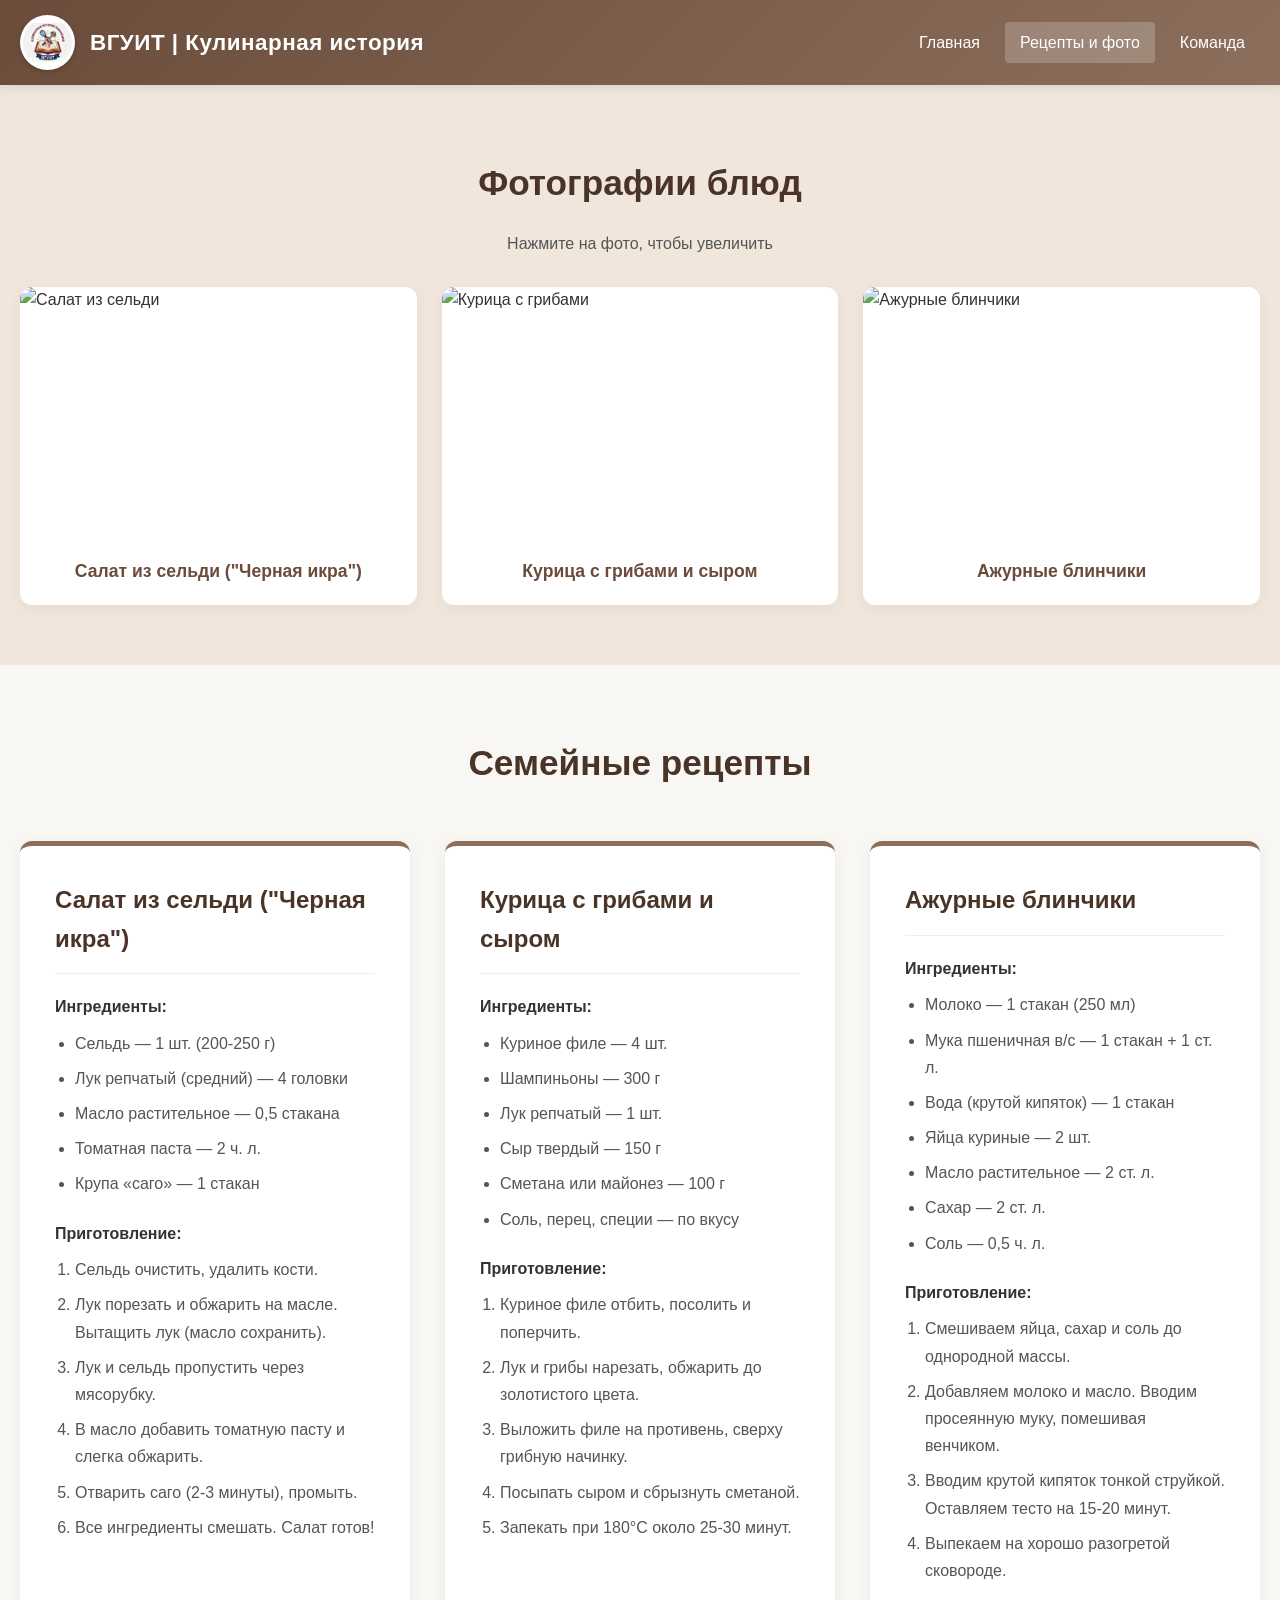
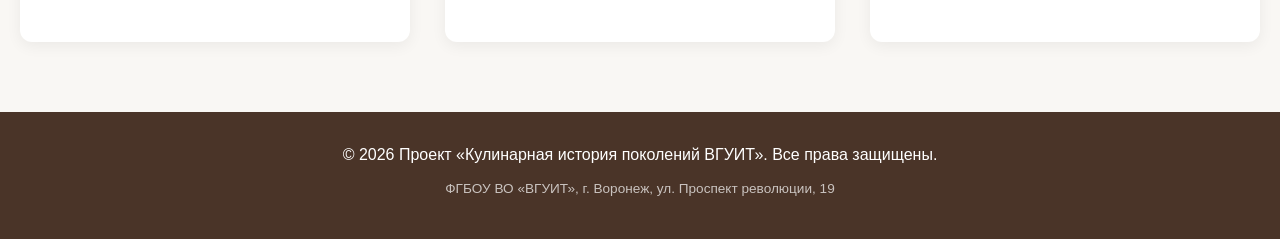
==== recipes.html @ b9cc7545 "Add files via upload" ====
<!DOCTYPE html>
<html lang="ru">
<head>
    <meta charset="UTF-8">
    <meta name="viewport" content="width=device-width, initial-scale=1.0">
    <title>Рецепты - Кулинарная история поколений ВГУИТ</title>
    <link rel="stylesheet" href="style.css">
</head>
<body>
    <header class="header">
        <div class="container">
            <a href="index.html" class="logo-container">
                <img src="logo.png" alt="Логотип ВГУИТ" class="logo-img">
                <h1 class="logo">ВГУИТ | Кулинарная история</h1>
            </a>
            <nav class="nav">
                <a href="index.html" class="nav-link">Главная</a>
                <a href="recipes.html" class="nav-link active">Рецепты и фото</a>
                <a href="team.html" class="nav-link">Команда</a>
            </nav>
        </div>
    </header>

    <main>
        <section class="section" style="background-color: #f0e6dc; padding-bottom: 20px;">
            <div class="container">
                <h2 class="section-title">Фотографии блюд</h2>
                <p style="text-align: center; color: #555; margin-top: -30px; margin-bottom: 30px;">Нажмите на фото, чтобы увеличить</p>
                <div class="photo-grid">
                    <div class="photo-card" onclick="openModal(this)">
                        <img src="https://images.unsplash.com/photo-1546069901-ba9599a7e63c?ixlib=rb-4.0.3&auto=format&fit=crop&w=800&q=80" alt="Салат из сельди">
                        <p>Салат из сельди ("Черная икра")</p>
                    </div>
                    <div class="photo-card" onclick="openModal(this)">
                        <img src="https://images.unsplash.com/photo-1604908176997-125f25cc6f3d?ixlib=rb-4.0.3&auto=format&fit=crop&w=800&q=80" alt="Курица с грибами">
                        <p>Курица с грибами и сыром</p>
                    </div>
                    <div class="photo-card" onclick="openModal(this)">
                        <img src="https://images.unsplash.com/photo-1587314168485-3236d6710814?ixlib=rb-4.0.3&auto=format&fit=crop&w=800&q=80" alt="Ажурные блинчики">
                        <p>Ажурные блинчики</p>
                    </div>
                </div>
            </div>
        </section>

        <section class="section">
            <div class="container">
                <h2 class="section-title">Семейные рецепты</h2>
                <div class="recipe-grid">
                    <!-- Рецепт 1 -->
                    <article class="recipe-card">
                        <h3>Салат из сельди ("Черная икра")</h3>
                        <p><strong>Ингредиенты:</strong></p>
                        <ul>
                            <li>Сельдь — 1 шт. (200-250 г)</li>
                            <li>Лук репчатый (средний) — 4 головки</li>
                            <li>Масло растительное — 0,5 стакана</li>
                            <li>Томатная паста — 2 ч. л.</li>
                            <li>Крупа «саго» — 1 стакан</li>
                        </ul>
                        <p><strong>Приготовление:</strong></p>
                        <ol>
                            <li>Сельдь очистить, удалить кости.</li>
                            <li>Лук порезать и обжарить на масле. Вытащить лук (масло сохранить).</li>
                            <li>Лук и сельдь пропустить через мясорубку.</li>
                            <li>В масло добавить томатную пасту и слегка обжарить.</li>
                            <li>Отварить саго (2-3 минуты), промыть.</li>
                            <li>Все ингредиенты смешать. Салат готов!</li>
                        </ol>
                    </article>

                    <!-- Рецепт 2 -->
                    <article class="recipe-card">
                        <h3>Курица с грибами и сыром</h3>
                        <p><strong>Ингредиенты:</strong></p>
                        <ul>
                            <li>Куриное филе — 4 шт.</li>
                            <li>Шампиньоны — 300 г</li>
                            <li>Лук репчатый — 1 шт.</li>
                            <li>Сыр твердый — 150 г</li>
                            <li>Сметана или майонез — 100 г</li>
                            <li>Соль, перец, специи — по вкусу</li>
                        </ul>
                        <p><strong>Приготовление:</strong></p>
                        <ol>
                            <li>Куриное филе отбить, посолить и поперчить.</li>
                            <li>Лук и грибы нарезать, обжарить до золотистого цвета.</li>
                            <li>Выложить филе на противень, сверху грибную начинку.</li>
                            <li>Посыпать сыром и сбрызнуть сметаной.</li>
                            <li>Запекать при 180°C около 25-30 минут.</li>
                        </ol>
                    </article>

                    <!-- Рецепт 3 -->
                    <article class="recipe-card">
                        <h3>Ажурные блинчики</h3>
                        <p><strong>Ингредиенты:</strong></p>
                        <ul>
                            <li>Молоко — 1 стакан (250 мл)</li>
                            <li>Мука пшеничная в/с — 1 стакан + 1 ст. л.</li>
                            <li>Вода (крутой кипяток) — 1 стакан</li>
                            <li>Яйца куриные — 2 шт.</li>
                            <li>Масло растительное — 2 ст. л.</li>
                            <li>Сахар — 2 ст. л.</li>
                            <li>Соль — 0,5 ч. л.</li>
                        </ul>
                        <p><strong>Приготовление:</strong></p>
                        <ol>
                            <li>Смешиваем яйца, сахар и соль до однородной массы.</li>
                            <li>Добавляем молоко и масло. Вводим просеянную муку, помешивая венчиком.</li>
                            <li>Вводим крутой кипяток тонкой струйкой. Оставляем тесто на 15-20 минут.</li>
                            <li>Выпекаем на хорошо разогретой сковороде.</li>
                        </ol>
                    </article>
                </div>
            </div>
        </section>
    </main>

    <footer class="footer">
        <div class="container">
            <p>&copy; 2026 Проект «Кулинарная история поколений ВГУИТ». Все права защищены.</p>
            <p class="footer-small">ФГБОУ ВО «ВГУИТ», г. Воронеж, ул. Проспект революции, 19</p>
        </div>
    </footer>

    <!-- Модальное окно -->
    <div id="imageModal" class="modal">
        <span class="modal-close" onclick="closeModal()">&times;</span>
        <img class="modal-content" id="modalImg">
    </div>

    <button id="scrollTopBtn" title="Наверх">↑</button>

    <script>
        // Скрипт для модального окна (увеличение фото)
        function openModal(element) {
            let imgSrc = element.querySelector('img').src;
            document.getElementById("modalImg").src = imgSrc;
            document.getElementById("imageModal").style.display = "block";
        }
        function closeModal() {
            document.getElementById("imageModal").style.display = "none";
        }

        // Кнопка Наверх
        let mybutton = document.getElementById("scrollTopBtn");
        window.onscroll = function() { scrollFunction() };
        function scrollFunction() {
            if (document.body.scrollTop > 300 || document.documentElement.scrollTop > 300) {
                mybutton.style.display = "block";
            } else {
                mybutton.style.display = "none";
            }
        }
        mybutton.onclick = function() {
            window.scrollTo({top: 0, behavior: 'smooth'});
        }
    </script>
</body>
</html>
---- style.css ----
/* Сброс стилей */
* { margin: 0; padding: 0; box-sizing: border-box; }
body { font-family: 'Segoe UI', Tahoma, Arial, sans-serif; line-height: 1.6; color: #333; background-color: #f9f7f4; }
img { max-width: 100%; height: auto; display: block; }
.container { max-width: 1280px; margin: 0 auto; padding: 0 20px; width: 100%; }

/* Шапка */
.header { background: linear-gradient(135deg, #6b4c3b 0%, #8b6f5c 100%); color: #fff; padding: 15px 0; position: sticky; top: 0; z-index: 100; box-shadow: 0 2px 10px rgba(0,0,0,0.1); }
.header .container { display: flex; justify-content: space-between; align-items: center; flex-wrap: wrap; gap: 10px; }

.logo-container { display: flex; align-items: center; gap: 15px; text-decoration: none; color: #fff; }
.logo-img { width: 55px; height: 55px; object-fit: contain; background-color: #fff; border-radius: 50%; padding: 3px; box-shadow: 0 2px 5px rgba(0,0,0,0.2); }
.logo { font-size: 1.4rem; font-weight: 700; letter-spacing: 0.5px; margin: 0; }

/* Меню */
.nav { display: flex; gap: 10px; flex-wrap: wrap; }
.nav-link { color: #fff; text-decoration: none; padding: 8px 15px; border-radius: 4px; font-weight: 500; transition: 0.3s; }
.nav-link:hover, .nav-link.active { background: rgba(255,255,255,0.2); }

/* Баннеры */
.hero { background: linear-gradient(135deg, #f0e6dc 0%, #e8d9c8 100%); padding: 80px 0; text-align: center; }
.hero h1 { font-size: 2.5rem; margin-bottom: 20px; color: #4a3428; }
.hero-text { font-size: 1.2rem; max-width: 900px; margin: 0 auto 30px; color: #555; }

/* Секции */
.section { padding: 70px 0; }
.section-title { text-align: center; font-size: 2.2rem; margin-bottom: 50px; color: #4a3428; }

/* Кнопки */
.btn { display: inline-block; padding: 12px 30px; background: #6b4c3b; color: #fff; text-decoration: none; border-radius: 6px; font-weight: 600; border: 2px solid #6b4c3b; transition: 0.3s; cursor: pointer; }
.btn:hover { background: #8b6f5c; border-color: #8b6f5c; transform: translateY(-2px); box-shadow: 0 4px 12px rgba(0,0,0,0.2); }

/* Карточки "О проекте" */
.about-grid { display: grid; grid-template-columns: 1fr 1fr; gap: 30px; }
.about-card { background: #fff; padding: 35px; border-radius: 12px; box-shadow: 0 4px 15px rgba(0,0,0,0.05); border-top: 4px solid #8b6f5c; }
.about-card h3 { color: #6b4c3b; margin-bottom: 15px; font-size: 1.4rem; }

/* Галерея */
.photo-grid { display: grid; grid-template-columns: repeat(auto-fit, minmax(280px, 1fr)); gap: 25px; margin-bottom: 40px; }
.photo-card { background: #fff; border-radius: 12px; overflow: hidden; box-shadow: 0 4px 15px rgba(0,0,0,0.05); cursor: pointer; }
.photo-card img { width: 100%; height: 250px; object-fit: cover; transition: transform 0.3s; }
.photo-card:hover img { transform: scale(1.05); }
.photo-card p { padding: 20px; text-align: center; font-weight: 600; color: #6b4c3b; font-size: 1.1rem; }

/* Рецепты */
.recipe-grid { display: grid; grid-template-columns: repeat(auto-fit, minmax(380px, 1fr)); gap: 35px; }
.recipe-card { background: #fff; padding: 35px; border-radius: 12px; box-shadow: 0 4px 15px rgba(0,0,0,0.06); border-top: 5px solid #8b6f5c; transition: transform 0.3s ease, box-shadow 0.3s ease; display: flex; flex-direction: column; }
.recipe-card:hover { transform: translateY(-5px); box-shadow: 0 8px 25px rgba(0,0,0,0.12); }
.recipe-card h3 { color: #4a3428; margin-bottom: 20px; font-size: 1.5rem; border-bottom: 1px solid #eee; padding-bottom: 15px; }
.recipe-card p { margin-bottom: 10px; font-weight: 500; }
.recipe-card ul, .recipe-card ol { margin-left: 20px; margin-bottom: 15px; color: #555; line-height: 1.7; }
.recipe-card li { margin-bottom: 8px; }

/* Команда */
.team-grid { display: grid; grid-template-columns: repeat(auto-fit, minmax(250px, 1fr)); gap: 20px; }
.team-card { background: #fff; padding: 25px; border-radius: 12px; box-shadow: 0 4px 15px rgba(0,0,0,0.05); text-align: center; }
.team-card h4 { color: #4a3428; margin-bottom: 5px; font-size: 1.1rem; }
.team-card p { font-size: 0.9rem; color: #666; margin-bottom: 10px; }
.team-role { font-weight: bold; color: #8b6f5c; font-size: 0.9rem; display: block; margin-bottom: 10px; }
.team-contact { font-size: 0.85rem; color: #0066cc; text-decoration: none; }
.team-lead { grid-column: 1 / -1; max-width: 500px; margin: 0 auto; border: 2px solid #6b4c3b; }

/* Подвал */
.footer { background: #4a3428; color: #fff; padding: 30px 0; text-align: center; margin-top: auto; }
.footer p { margin-bottom: 10px; }
.footer-small { font-size: 0.85rem; opacity: 0.7; }

/* Кнопка Наверх */
#scrollTopBtn {
    display: none; position: fixed; bottom: 30px; right: 30px;
    z-index: 99; font-size: 20px; border: none; outline: none;
    background-color: #6b4c3b; color: white; cursor: pointer;
    padding: 15px; border-radius: 50%; width: 50px; height: 50px;
    box-shadow: 0 4px 10px rgba(0,0,0,0.3); transition: 0.3s;
}
#scrollTopBtn:hover { background-color: #8b6f5c; transform: translateY(-3px); }

/* Модальное окно для фото */
.modal { display: none; position: fixed; z-index: 1000; padding-top: 50px; left: 0; top: 0; width: 100%; height: 100%; overflow: auto; background-color: rgba(0,0,0,0.9); }
.modal-content { margin: auto; display: block; max-width: 90%; max-height: 85vh; border-radius: 8px; }
.modal-close { position: absolute; top: 20px; right: 35px; color: #f1f1f1; font-size: 40px; font-weight: bold; cursor: pointer; transition: 0.3s; }
.modal-close:hover { color: #bbb; }

/* Адаптивность */
@media (max-width: 768px) {
    .header .container { flex-direction: column; text-align: center; }
    .logo-container { justify-content: center; margin-bottom: 10px; }
    .nav { justify-content: center; width: 100%; }
    .hero h1 { font-size: 1.8rem; }
    .about-grid { grid-template-columns: 1fr; }
    .section-title { font-size: 1.8rem; }
    .recipe-grid { grid-template-columns: 1fr; }
    .recipe-card { padding: 25px; }
}
@media (max-width: 480px) {
    .photo-grid, .team-grid { grid-template-columns: 1fr; }
    .hero { padding: 50px 0; }
}
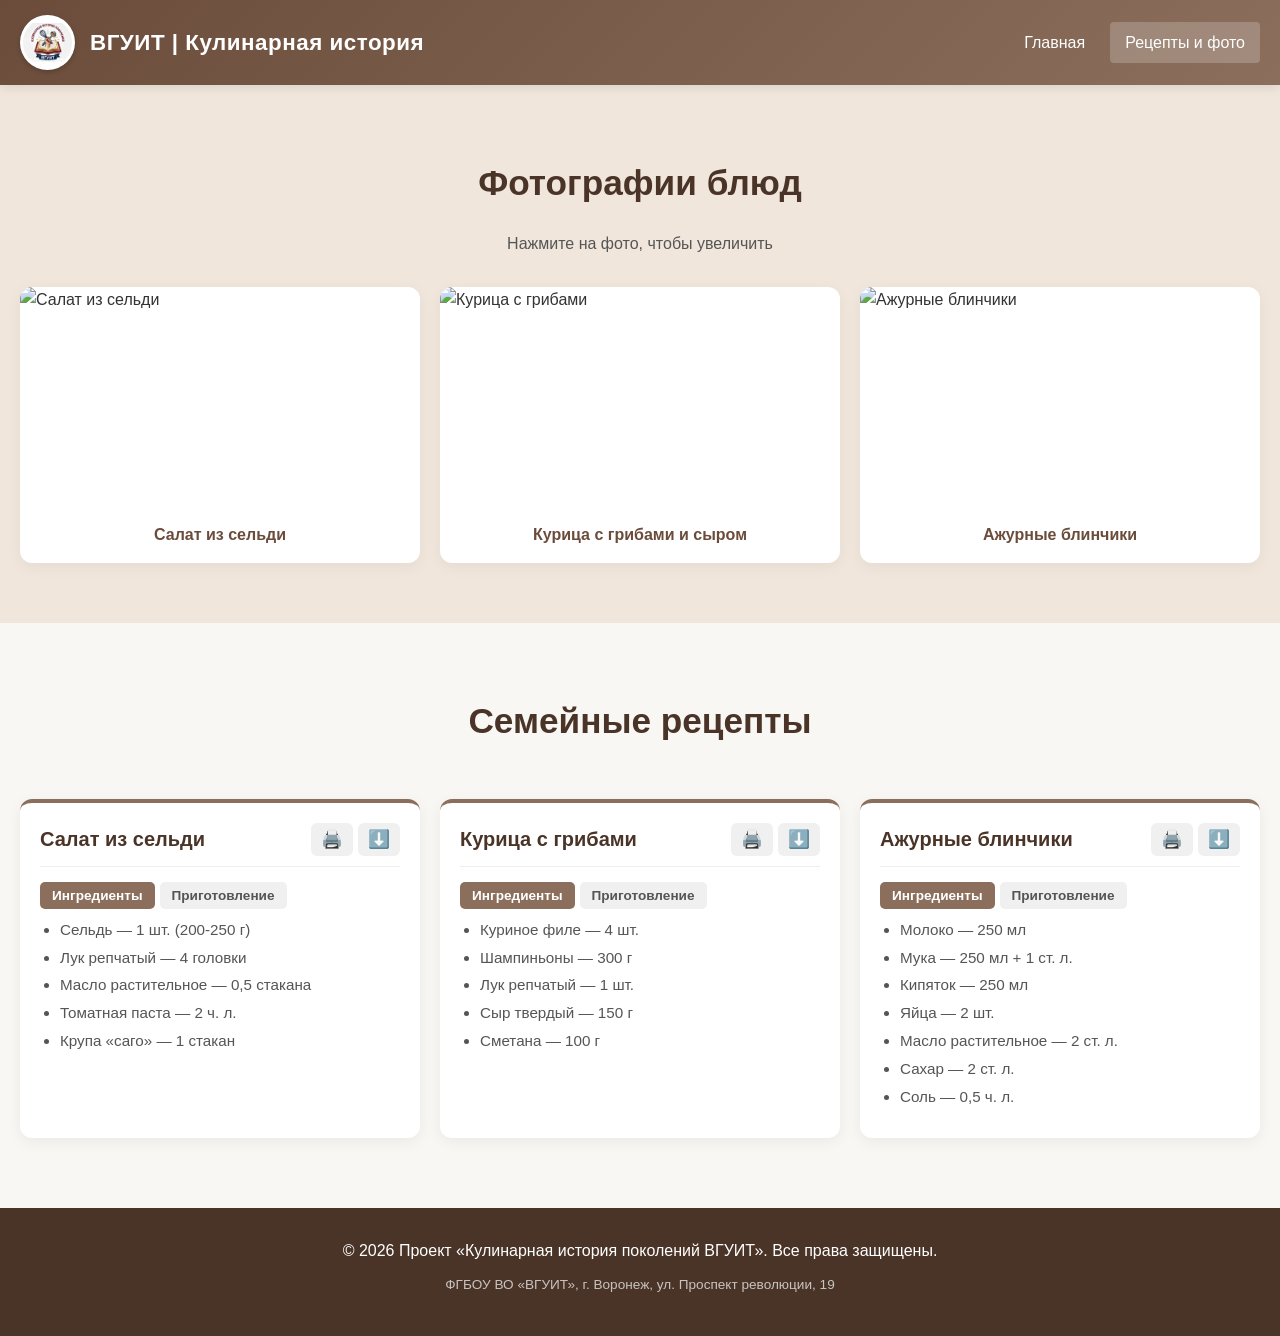
==== commit eeedd7ca: "Add files via upload Обновил дизайн и рецепты" ====
--- a/recipes.html
+++ b/recipes.html
@@ -13,104 +13,142 @@
                 <img src="logo.png" alt="Логотип ВГУИТ" class="logo-img">
                 <h1 class="logo">ВГУИТ | Кулинарная история</h1>
             </a>
-            <nav class="nav">
+            <button class="burger" id="burgerBtn">☰</button>
+            <nav class="nav" id="navMenu">
                 <a href="index.html" class="nav-link">Главная</a>
                 <a href="recipes.html" class="nav-link active">Рецепты и фото</a>
-                <a href="team.html" class="nav-link">Команда</a>
             </nav>
         </div>
     </header>
 
     <main>
-        <section class="section" style="background-color: #f0e6dc; padding-bottom: 20px;">
+        <!-- Фотографии -->
+        <section class="section fade-in" style="background-color: #f0e6dc; padding-bottom: 20px;">
             <div class="container">
                 <h2 class="section-title">Фотографии блюд</h2>
                 <p style="text-align: center; color: #555; margin-top: -30px; margin-bottom: 30px;">Нажмите на фото, чтобы увеличить</p>
                 <div class="photo-grid">
                     <div class="photo-card" onclick="openModal(this)">
-                        <img src="https://images.unsplash.com/photo-1546069901-ba9599a7e63c?ixlib=rb-4.0.3&auto=format&fit=crop&w=800&q=80" alt="Салат из сельди">
-                        <p>Салат из сельди ("Черная икра")</p>
+                        <img src="https://images.unsplash.com/photo-1546069901-ba9599a7e63c?q=80&w=800&auto=format&fit=crop" alt="Салат из сельди">
+                        <p>Салат из сельди</p>
                     </div>
                     <div class="photo-card" onclick="openModal(this)">
-                        <img src="https://images.unsplash.com/photo-1604908176997-125f25cc6f3d?ixlib=rb-4.0.3&auto=format&fit=crop&w=800&q=80" alt="Курица с грибами">
+                        <img src="https://images.unsplash.com/photo-1604908176997-125f25cc6f3d?q=80&w=800&auto=format&fit=crop" alt="Курица с грибами">
                         <p>Курица с грибами и сыром</p>
                     </div>
                     <div class="photo-card" onclick="openModal(this)">
-                        <img src="https://images.unsplash.com/photo-1587314168485-3236d6710814?ixlib=rb-4.0.3&auto=format&fit=crop&w=800&q=80" alt="Ажурные блинчики">
+                        <img src="https://i.ytimg.com/vi/SyrQh5OEyNE/maxresdefault.jpg" alt="Ажурные блинчики">
                         <p>Ажурные блинчики</p>
                     </div>
                 </div>
             </div>
         </section>
 
+        <!-- Рецепты -->
         <section class="section">
             <div class="container">
-                <h2 class="section-title">Семейные рецепты</h2>
+                <h2 class="section-title fade-in">Семейные рецепты</h2>
                 <div class="recipe-grid">
+                    
                     <!-- Рецепт 1 -->
-                    <article class="recipe-card">
-                        <h3>Салат из сельди ("Черная икра")</h3>
-                        <p><strong>Ингредиенты:</strong></p>
-                        <ul>
-                            <li>Сельдь — 1 шт. (200-250 г)</li>
-                            <li>Лук репчатый (средний) — 4 головки</li>
-                            <li>Масло растительное — 0,5 стакана</li>
-                            <li>Томатная паста — 2 ч. л.</li>
-                            <li>Крупа «саго» — 1 стакан</li>
-                        </ul>
-                        <p><strong>Приготовление:</strong></p>
-                        <ol>
-                            <li>Сельдь очистить, удалить кости.</li>
-                            <li>Лук порезать и обжарить на масле. Вытащить лук (масло сохранить).</li>
-                            <li>Лук и сельдь пропустить через мясорубку.</li>
-                            <li>В масло добавить томатную пасту и слегка обжарить.</li>
-                            <li>Отварить саго (2-3 минуты), промыть.</li>
-                            <li>Все ингредиенты смешать. Салат готов!</li>
-                        </ol>
+                    <article class="recipe-card fade-in" id="recipe1">
+                        <div class="recipe-header">
+                            <h3>Салат из сельди</h3>
+                            <div class="recipe-actions">
+                                <button class="action-btn" onclick="printRecipe('recipe1')" title="Распечатать">🖨️</button>
+                                <button class="action-btn" onclick="downloadRecipe('recipe1', 'Салат из сельди')" title="Скачать txt">⬇️</button>
+                            </div>
+                        </div>
+                        <div class="tabs">
+                            <button class="tab-btn active" onclick="openTab(this, 'tab1-1')">Ингредиенты</button>
+                            <button class="tab-btn" onclick="openTab(this, 'tab1-2')">Приготовление</button>
+                        </div>
+                        <div id="tab1-1" class="tab-content active">
+                            <ul>
+                                <li>Сельдь — 1 шт. (200-250 г)</li>
+                                <li>Лук репчатый — 4 головки</li>
+                                <li>Масло растительное — 0,5 стакана</li>
+                                <li>Томатная паста — 2 ч. л.</li>
+                                <li>Крупа «саго» — 1 стакан</li>
+                            </ul>
+                        </div>
+                        <div id="tab1-2" class="tab-content">
+                            <ol>
+                                <li>Сельдь очистить, удалить кости.</li>
+                                <li>Лук порезать и обжарить на масле. Вытащить лук (масло сохранить).</li>
+                                <li>Лук и сельдь пропустить через мясорубку.</li>
+                                <li>В масло добавить томатную пасту и слегка обжарить.</li>
+                                <li>Отварить саго (2-3 минуты), промыть.</li>
+                                <li>Все ингредиенты смешать.</li>
+                            </ol>
+                        </div>
                     </article>
 
                     <!-- Рецепт 2 -->
-                    <article class="recipe-card">
-                        <h3>Курица с грибами и сыром</h3>
-                        <p><strong>Ингредиенты:</strong></p>
-                        <ul>
-                            <li>Куриное филе — 4 шт.</li>
-                            <li>Шампиньоны — 300 г</li>
-                            <li>Лук репчатый — 1 шт.</li>
-                            <li>Сыр твердый — 150 г</li>
-                            <li>Сметана или майонез — 100 г</li>
-                            <li>Соль, перец, специи — по вкусу</li>
-                        </ul>
-                        <p><strong>Приготовление:</strong></p>
-                        <ol>
-                            <li>Куриное филе отбить, посолить и поперчить.</li>
-                            <li>Лук и грибы нарезать, обжарить до золотистого цвета.</li>
-                            <li>Выложить филе на противень, сверху грибную начинку.</li>
-                            <li>Посыпать сыром и сбрызнуть сметаной.</li>
-                            <li>Запекать при 180°C около 25-30 минут.</li>
-                        </ol>
+                    <article class="recipe-card fade-in" id="recipe2">
+                        <div class="recipe-header">
+                            <h3>Курица с грибами</h3>
+                            <div class="recipe-actions">
+                                <button class="action-btn" onclick="printRecipe('recipe2')" title="Распечатать">🖨️</button>
+                                <button class="action-btn" onclick="downloadRecipe('recipe2', 'Курица с грибами')" title="Скачать txt">⬇️</button>
+                            </div>
+                        </div>
+                        <div class="tabs">
+                            <button class="tab-btn active" onclick="openTab(this, 'tab2-1')">Ингредиенты</button>
+                            <button class="tab-btn" onclick="openTab(this, 'tab2-2')">Приготовление</button>
+                        </div>
+                        <div id="tab2-1" class="tab-content active">
+                            <ul>
+                                <li>Куриное филе — 4 шт.</li>
+                                <li>Шампиньоны — 300 г</li>
+                                <li>Лук репчатый — 1 шт.</li>
+                                <li>Сыр твердый — 150 г</li>
+                                <li>Сметана — 100 г</li>
+                            </ul>
+                        </div>
+                        <div id="tab2-2" class="tab-content">
+                            <ol>
+                                <li>Филе отбить, посолить и поперчить.</li>
+                                <li>Лук и грибы нарезать, обжарить.</li>
+                                <li>Выложить филе на противень, сверху грибы.</li>
+                                <li>Посыпать сыром и сбрызнуть сметаной.</li>
+                                <li>Запекать при 180°C 25-30 минут.</li>
+                            </ol>
+                        </div>
                     </article>
 
                     <!-- Рецепт 3 -->
-                    <article class="recipe-card">
-                        <h3>Ажурные блинчики</h3>
-                        <p><strong>Ингредиенты:</strong></p>
-                        <ul>
-                            <li>Молоко — 1 стакан (250 мл)</li>
-                            <li>Мука пшеничная в/с — 1 стакан + 1 ст. л.</li>
-                            <li>Вода (крутой кипяток) — 1 стакан</li>
-                            <li>Яйца куриные — 2 шт.</li>
-                            <li>Масло растительное — 2 ст. л.</li>
-                            <li>Сахар — 2 ст. л.</li>
-                            <li>Соль — 0,5 ч. л.</li>
-                        </ul>
-                        <p><strong>Приготовление:</strong></p>
-                        <ol>
-                            <li>Смешиваем яйца, сахар и соль до однородной массы.</li>
-                            <li>Добавляем молоко и масло. Вводим просеянную муку, помешивая венчиком.</li>
-                            <li>Вводим крутой кипяток тонкой струйкой. Оставляем тесто на 15-20 минут.</li>
-                            <li>Выпекаем на хорошо разогретой сковороде.</li>
-                        </ol>
+                    <article class="recipe-card fade-in" id="recipe3">
+                        <div class="recipe-header">
+                            <h3>Ажурные блинчики</h3>
+                            <div class="recipe-actions">
+                                <button class="action-btn" onclick="printRecipe('recipe3')" title="Распечатать">🖨️</button>
+                                <button class="action-btn" onclick="downloadRecipe('recipe3', 'Ажурные блинчики')" title="Скачать txt">⬇️</button>
+                            </div>
+                        </div>
+                        <div class="tabs">
+                            <button class="tab-btn active" onclick="openTab(this, 'tab3-1')">Ингредиенты</button>
+                            <button class="tab-btn" onclick="openTab(this, 'tab3-2')">Приготовление</button>
+                        </div>
+                        <div id="tab3-1" class="tab-content active">
+                            <ul>
+                                <li>Молоко — 250 мл</li>
+                                <li>Мука — 250 мл + 1 ст. л.</li>
+                                <li>Кипяток — 250 мл</li>
+                                <li>Яйца — 2 шт.</li>
+                                <li>Масло растительное — 2 ст. л.</li>
+                                <li>Сахар — 2 ст. л.</li>
+                                <li>Соль — 0,5 ч. л.</li>
+                            </ul>
+                        </div>
+                        <div id="tab3-2" class="tab-content">
+                            <ol>
+                                <li>Смешать яйца, сахар и соль.</li>
+                                <li>Добавить молоко, масло, муку.</li>
+                                <li>Влить кипяток, помешать, дать постоять 15 мин.</li>
+                                <li>Выпекать на разогретой сковороде.</li>
+                            </ol>
+                        </div>
                     </article>
                 </div>
             </div>
@@ -133,28 +171,103 @@
     <button id="scrollTopBtn" title="Наверх">↑</button>
 
     <script>
-        // Скрипт для модального окна (увеличение фото)
+        // 1. Мобильное меню
+        const burgerBtn = document.getElementById('burgerBtn');
+        const navMenu = document.getElementById('navMenu');
+        if(burgerBtn) {
+            burgerBtn.addEventListener('click', () => { navMenu.classList.toggle('active'); });
+        }
+
+        // 2. Модальное окно фото
         function openModal(element) {
             let imgSrc = element.querySelector('img').src;
             document.getElementById("modalImg").src = imgSrc;
             document.getElementById("imageModal").style.display = "block";
         }
-        function closeModal() {
-            document.getElementById("imageModal").style.display = "none";
-        }
-
-        // Кнопка Наверх
+        function closeModal() { document.getElementById("imageModal").style.display = "none"; }
+
+        // 3. Кнопка Наверх
         let mybutton = document.getElementById("scrollTopBtn");
-        window.onscroll = function() { scrollFunction() };
-        function scrollFunction() {
+        window.onscroll = function() { 
             if (document.body.scrollTop > 300 || document.documentElement.scrollTop > 300) {
                 mybutton.style.display = "block";
             } else {
                 mybutton.style.display = "none";
             }
         }
-        mybutton.onclick = function() {
-            window.scrollTo({top: 0, behavior: 'smooth'});
+        mybutton.onclick = function() { window.scrollTo({top: 0, behavior: 'smooth'}); }
+
+        // 4. Вкладки рецептов
+        function openTab(btn, tabId) {
+            let tabContainer = btn.parentElement.parentElement;
+            let tabs = tabContainer.querySelectorAll('.tab-btn');
+            let contents = tabContainer.querySelectorAll('.tab-content');
+            tabs.forEach(t => t.classList.remove('active'));
+            contents.forEach(c => c.classList.remove('active'));
+            btn.classList.add('active');
+            document.getElementById(tabId).classList.add('active');
+        }
+
+        // 5. Анимация появления
+        const faders = document.querySelectorAll('.fade-in');
+        const appearOptions = { threshold: 0.1, rootMargin: "0px 0px -50px 0px" };
+        const appearOnScroll = new IntersectionObserver(function(entries, appearOnScroll) {
+            entries.forEach(entry => {
+                if (!entry.isIntersecting) return;
+                entry.target.classList.add('visible');
+                appearOnScroll.unobserve(entry.target);
+            });
+        }, appearOptions);
+        faders.forEach(fader => { appearOnScroll.observe(fader); });
+
+        // 6. Печать рецепта
+        function printRecipe(id) {
+            let recipe = document.getElementById(id);
+            let contents = recipe.querySelectorAll('.tab-content');
+            let tabs = recipe.querySelectorAll('.tabs');
+            let actions = recipe.querySelectorAll('.recipe-actions');
+            
+            // Временно показываем все вкладки и скрываем кнопки для печати
+            contents.forEach(c => c.classList.add('active'));
+            tabs.forEach(t => t.style.display = 'none');
+            actions.forEach(a => a.style.display = 'none');
+
+            let printWindow = window.open('', '', 'height=600,width=800');
+            printWindow.document.write('<html><head><title>Рецепт</title>');
+            printWindow.document.write('<style>body { font-family: Arial, sans-serif; padding: 20px; } h3 { color: #6b4c3b; } ul, ol { margin-left: 20px; } .tabs { display: none; } .recipe-actions { display: none; }</style>');
+            printWindow.document.write('</head><body>');
+            printWindow.document.write(recipe.innerHTML);
+            printWindow.document.write('</body></html>');
+            printWindow.document.close();
+            printWindow.print();
+
+            // Возвращаем как было
+            setTimeout(() => {
+                contents.forEach(c => c.classList.remove('active'));
+                if(contents[0]) contents[0].classList.add('active');
+                tabs.forEach(t => t.style.display = 'flex');
+                actions.forEach(a => a.style.display = 'flex');
+            }, 1000);
+        }
+
+        // 7. Скачивание рецепта в TXT
+        function downloadRecipe(id, title) {
+            let recipe = document.getElementById(id);
+            let ingredients = recipe.querySelector('.tab-content[id$="-1"]').innerText;
+            let steps = recipe.querySelector('.tab-content[id$="-2"]').innerText;
+            
+            let textContent = title + "\n\n";
+            textContent += "ИНГРЕДИЕНТЫ:\n" + ingredients + "\n\n";
+            textContent += "ПРИГОТОВЛЕНИЕ:\n" + steps + "\n\n";
+            textContent += "--- Сайт проекта «Кулинарная история поколений ВГУИТ» ---";
+
+            let blob = new Blob([textContent], { type: 'text/plain;charset=utf-8' });
+            let link = document.createElement('a');
+            link.href = URL.createObjectURL(blob);
+            link.download = title + '.txt';
+            document.body.appendChild(link);
+            link.click();
+            document.body.removeChild(link);
         }
     </script>
 </body>
--- a/style.css
+++ b/style.css
@@ -1,10 +1,10 @@
 /* Сброс стилей */
 * { margin: 0; padding: 0; box-sizing: border-box; }
-body { font-family: 'Segoe UI', Tahoma, Arial, sans-serif; line-height: 1.6; color: #333; background-color: #f9f7f4; }
+body { font-family: 'Segoe UI', Tahoma, Arial, sans-serif; line-height: 1.6; color: #333; background-color: #f9f7f4; overflow-x: hidden; }
 img { max-width: 100%; height: auto; display: block; }
 .container { max-width: 1280px; margin: 0 auto; padding: 0 20px; width: 100%; }
 
-/* Шапка */
+/* Шапка и Мобильное меню */
 .header { background: linear-gradient(135deg, #6b4c3b 0%, #8b6f5c 100%); color: #fff; padding: 15px 0; position: sticky; top: 0; z-index: 100; box-shadow: 0 2px 10px rgba(0,0,0,0.1); }
 .header .container { display: flex; justify-content: space-between; align-items: center; flex-wrap: wrap; gap: 10px; }
 
@@ -12,13 +12,15 @@
 .logo-img { width: 55px; height: 55px; object-fit: contain; background-color: #fff; border-radius: 50%; padding: 3px; box-shadow: 0 2px 5px rgba(0,0,0,0.2); }
 .logo { font-size: 1.4rem; font-weight: 700; letter-spacing: 0.5px; margin: 0; }
 
-/* Меню */
+.burger { display: none; cursor: pointer; background: none; border: none; color: white; font-size: 2rem; }
 .nav { display: flex; gap: 10px; flex-wrap: wrap; }
 .nav-link { color: #fff; text-decoration: none; padding: 8px 15px; border-radius: 4px; font-weight: 500; transition: 0.3s; }
 .nav-link:hover, .nav-link.active { background: rgba(255,255,255,0.2); }
 
-/* Баннеры */
-.hero { background: linear-gradient(135deg, #f0e6dc 0%, #e8d9c8 100%); padding: 80px 0; text-align: center; }
+/* Главный баннер */
+.hero { position: relative; background: linear-gradient(135deg, #f0e6dc 0%, #e8d9c8 100%); padding: 80px 0; text-align: center; overflow: hidden; }
+#particleCanvas { position: absolute; top: 0; left: 0; width: 100%; height: 100%; z-index: 0; pointer-events: none; }
+.hero .container { position: relative; z-index: 1; }
 .hero h1 { font-size: 2.5rem; margin-bottom: 20px; color: #4a3428; }
 .hero-text { font-size: 1.2rem; max-width: 900px; margin: 0 auto 30px; color: #555; }
 
@@ -26,36 +28,56 @@
 .section { padding: 70px 0; }
 .section-title { text-align: center; font-size: 2.2rem; margin-bottom: 50px; color: #4a3428; }
 
+/* Блок "Этапы" */
+.steps-grid { display: grid; grid-template-columns: repeat(auto-fit, minmax(250px, 1fr)); gap: 20px; }
+.step-card { background: #fff; padding: 25px; border-radius: 12px; box-shadow: 0 4px 15px rgba(0,0,0,0.05); text-align: center; border-bottom: 4px solid #8b6f5c; }
+.step-icon { font-size: 2.5rem; margin-bottom: 15px; }
+.step-card h3 { color: #6b4c3b; margin-bottom: 10px; font-size: 1.2rem; }
+
+/* Видео-блок */
+.video-wrapper { max-width: 800px; margin: 0 auto; border-radius: 12px; overflow: hidden; box-shadow: 0 8px 25px rgba(0,0,0,0.15); }
+.video-wrapper iframe { width: 100%; aspect-ratio: 16/9; border: none; display: block; }
+
 /* Кнопки */
 .btn { display: inline-block; padding: 12px 30px; background: #6b4c3b; color: #fff; text-decoration: none; border-radius: 6px; font-weight: 600; border: 2px solid #6b4c3b; transition: 0.3s; cursor: pointer; }
 .btn:hover { background: #8b6f5c; border-color: #8b6f5c; transform: translateY(-2px); box-shadow: 0 4px 12px rgba(0,0,0,0.2); }
 
-/* Карточки "О проекте" */
-.about-grid { display: grid; grid-template-columns: 1fr 1fr; gap: 30px; }
-.about-card { background: #fff; padding: 35px; border-radius: 12px; box-shadow: 0 4px 15px rgba(0,0,0,0.05); border-top: 4px solid #8b6f5c; }
-.about-card h3 { color: #6b4c3b; margin-bottom: 15px; font-size: 1.4rem; }
+/* Галерея */
+.photo-grid { display: grid; grid-template-columns: repeat(auto-fit, minmax(280px, 1fr)); gap: 20px; margin-bottom: 40px; }
+.photo-card { background: #fff; border-radius: 12px; overflow: hidden; box-shadow: 0 4px 15px rgba(0,0,0,0.05); cursor: pointer; }
+.photo-card img { width: 100%; height: 220px; object-fit: cover; transition: transform 0.3s; }
+.photo-card:hover img { transform: scale(1.05); }
+.photo-card p { padding: 15px; text-align: center; font-weight: 600; color: #6b4c3b; font-size: 1rem; }
 
-/* Галерея */
-.photo-grid { display: grid; grid-template-columns: repeat(auto-fit, minmax(280px, 1fr)); gap: 25px; margin-bottom: 40px; }
-.photo-card { background: #fff; border-radius: 12px; overflow: hidden; box-shadow: 0 4px 15px rgba(0,0,0,0.05); cursor: pointer; }
-.photo-card img { width: 100%; height: 250px; object-fit: cover; transition: transform 0.3s; }
-.photo-card:hover img { transform: scale(1.05); }
-.photo-card p { padding: 20px; text-align: center; font-weight: 600; color: #6b4c3b; font-size: 1.1rem; }
+/* СЕТКА РЕЦЕПТОВ */
+.recipe-grid { display: grid; grid-template-columns: repeat(auto-fill, minmax(320px, 1fr)); gap: 20px; }
+.recipe-card { background: #fff; padding: 20px; border-radius: 12px; box-shadow: 0 4px 15px rgba(0,0,0,0.06); border-top: 4px solid #8b6f5c; transition: transform 0.3s ease, box-shadow 0.3s ease; display: flex; flex-direction: column; }
+.recipe-card:hover { transform: translateY(-3px); box-shadow: 0 8px 25px rgba(0,0,0,0.12); }
 
-/* Рецепты */
-.recipe-grid { display: grid; grid-template-columns: repeat(auto-fit, minmax(380px, 1fr)); gap: 35px; }
-.recipe-card { background: #fff; padding: 35px; border-radius: 12px; box-shadow: 0 4px 15px rgba(0,0,0,0.06); border-top: 5px solid #8b6f5c; transition: transform 0.3s ease, box-shadow 0.3s ease; display: flex; flex-direction: column; }
-.recipe-card:hover { transform: translateY(-5px); box-shadow: 0 8px 25px rgba(0,0,0,0.12); }
-.recipe-card h3 { color: #4a3428; margin-bottom: 20px; font-size: 1.5rem; border-bottom: 1px solid #eee; padding-bottom: 15px; }
-.recipe-card p { margin-bottom: 10px; font-weight: 500; }
-.recipe-card ul, .recipe-card ol { margin-left: 20px; margin-bottom: 15px; color: #555; line-height: 1.7; }
-.recipe-card li { margin-bottom: 8px; }
+/* Заголовок карточки и кнопки */
+.recipe-header { display: flex; justify-content: space-between; align-items: center; margin-bottom: 15px; border-bottom: 1px solid #eee; padding-bottom: 10px; }
+.recipe-card h3 { color: #4a3428; font-size: 1.25rem; margin: 0; padding-right: 10px; flex-grow: 1; }
+.recipe-actions { display: flex; gap: 5px; }
+.action-btn { background: #f0f0f0; border: none; font-size: 1.1rem; cursor: pointer; color: #8b6f5c; transition: 0.3s; padding: 6px 10px; border-radius: 6px; display: flex; align-items: center; justify-content: center; }
+.action-btn:hover { background: #8b6f5c; color: #fff; transform: scale(1.05); }
+
+.recipe-card p { margin-bottom: 8px; font-weight: 500; font-size: 0.95rem; }
+.recipe-card ul, .recipe-card ol { margin-left: 20px; margin-bottom: 10px; color: #555; line-height: 1.5; font-size: 0.95rem; }
+.recipe-card li { margin-bottom: 5px; }
+
+/* Вкладки в рецептах */
+.tabs { display: flex; gap: 5px; margin-bottom: 10px; }
+.tab-btn { padding: 6px 12px; background: #f0f0f0; border: none; border-radius: 5px; cursor: pointer; font-weight: 600; color: #555; transition: 0.3s; font-size: 0.85rem; }
+.tab-btn.active { background: #8b6f5c; color: #fff; }
+.tab-content { display: none; }
+.tab-content.active { display: block; animation: fadeIn 0.5s; }
+@keyframes fadeIn { from { opacity: 0; } to { opacity: 1; } }
 
 /* Команда */
 .team-grid { display: grid; grid-template-columns: repeat(auto-fit, minmax(250px, 1fr)); gap: 20px; }
-.team-card { background: #fff; padding: 25px; border-radius: 12px; box-shadow: 0 4px 15px rgba(0,0,0,0.05); text-align: center; }
+.team-card { background: #fff; padding: 20px; border-radius: 12px; box-shadow: 0 4px 15px rgba(0,0,0,0.05); text-align: center; }
 .team-card h4 { color: #4a3428; margin-bottom: 5px; font-size: 1.1rem; }
-.team-card p { font-size: 0.9rem; color: #666; margin-bottom: 10px; }
+.team-card p { font-size: 0.85rem; color: #666; margin-bottom: 10px; }
 .team-role { font-weight: bold; color: #8b6f5c; font-size: 0.9rem; display: block; margin-bottom: 10px; }
 .team-contact { font-size: 0.85rem; color: #0066cc; text-decoration: none; }
 .team-lead { grid-column: 1 / -1; max-width: 500px; margin: 0 auto; border: 2px solid #6b4c3b; }
@@ -66,33 +88,26 @@
 .footer-small { font-size: 0.85rem; opacity: 0.7; }
 
 /* Кнопка Наверх */
-#scrollTopBtn {
-    display: none; position: fixed; bottom: 30px; right: 30px;
-    z-index: 99; font-size: 20px; border: none; outline: none;
-    background-color: #6b4c3b; color: white; cursor: pointer;
-    padding: 15px; border-radius: 50%; width: 50px; height: 50px;
-    box-shadow: 0 4px 10px rgba(0,0,0,0.3); transition: 0.3s;
-}
+#scrollTopBtn { display: none; position: fixed; bottom: 30px; right: 30px; z-index: 99; font-size: 20px; border: none; background-color: #6b4c3b; color: white; cursor: pointer; padding: 15px; border-radius: 50%; width: 50px; height: 50px; box-shadow: 0 4px 10px rgba(0,0,0,0.3); transition: 0.3s; }
 #scrollTopBtn:hover { background-color: #8b6f5c; transform: translateY(-3px); }
 
-/* Модальное окно для фото */
+/* Модальное окно */
 .modal { display: none; position: fixed; z-index: 1000; padding-top: 50px; left: 0; top: 0; width: 100%; height: 100%; overflow: auto; background-color: rgba(0,0,0,0.9); }
 .modal-content { margin: auto; display: block; max-width: 90%; max-height: 85vh; border-radius: 8px; }
-.modal-close { position: absolute; top: 20px; right: 35px; color: #f1f1f1; font-size: 40px; font-weight: bold; cursor: pointer; transition: 0.3s; }
+.modal-close { position: absolute; top: 20px; right: 35px; color: #f1f1f1; font-size: 40px; font-weight: bold; cursor: pointer; }
 .modal-close:hover { color: #bbb; }
+
+/* Анимация появления */
+.fade-in { opacity: 0; transform: translateY(20px); transition: opacity 0.8s ease-out, transform 0.8s ease-out; }
+.fade-in.visible { opacity: 1; transform: translateY(0); }
 
 /* Адаптивность */
 @media (max-width: 768px) {
-    .header .container { flex-direction: column; text-align: center; }
-    .logo-container { justify-content: center; margin-bottom: 10px; }
-    .nav { justify-content: center; width: 100%; }
+    .header .container { flex-direction: row; justify-content: space-between; flex-wrap: nowrap; }
+    .burger { display: block; }
+    .nav { display: none; flex-direction: column; width: 100%; text-align: center; background: #6b4c3b; position: absolute; top: 100%; left: 0; padding: 10px 0; box-shadow: 0 5px 10px rgba(0,0,0,0.2); }
+    .nav.active { display: flex; }
+    .nav-link { width: 100%; padding: 12px; border-radius: 0; }
     .hero h1 { font-size: 1.8rem; }
-    .about-grid { grid-template-columns: 1fr; }
-    .section-title { font-size: 1.8rem; }
     .recipe-grid { grid-template-columns: 1fr; }
-    .recipe-card { padding: 25px; }
-}
-@media (max-width: 480px) {
-    .photo-grid, .team-grid { grid-template-columns: 1fr; }
-    .hero { padding: 50px 0; }
 }
